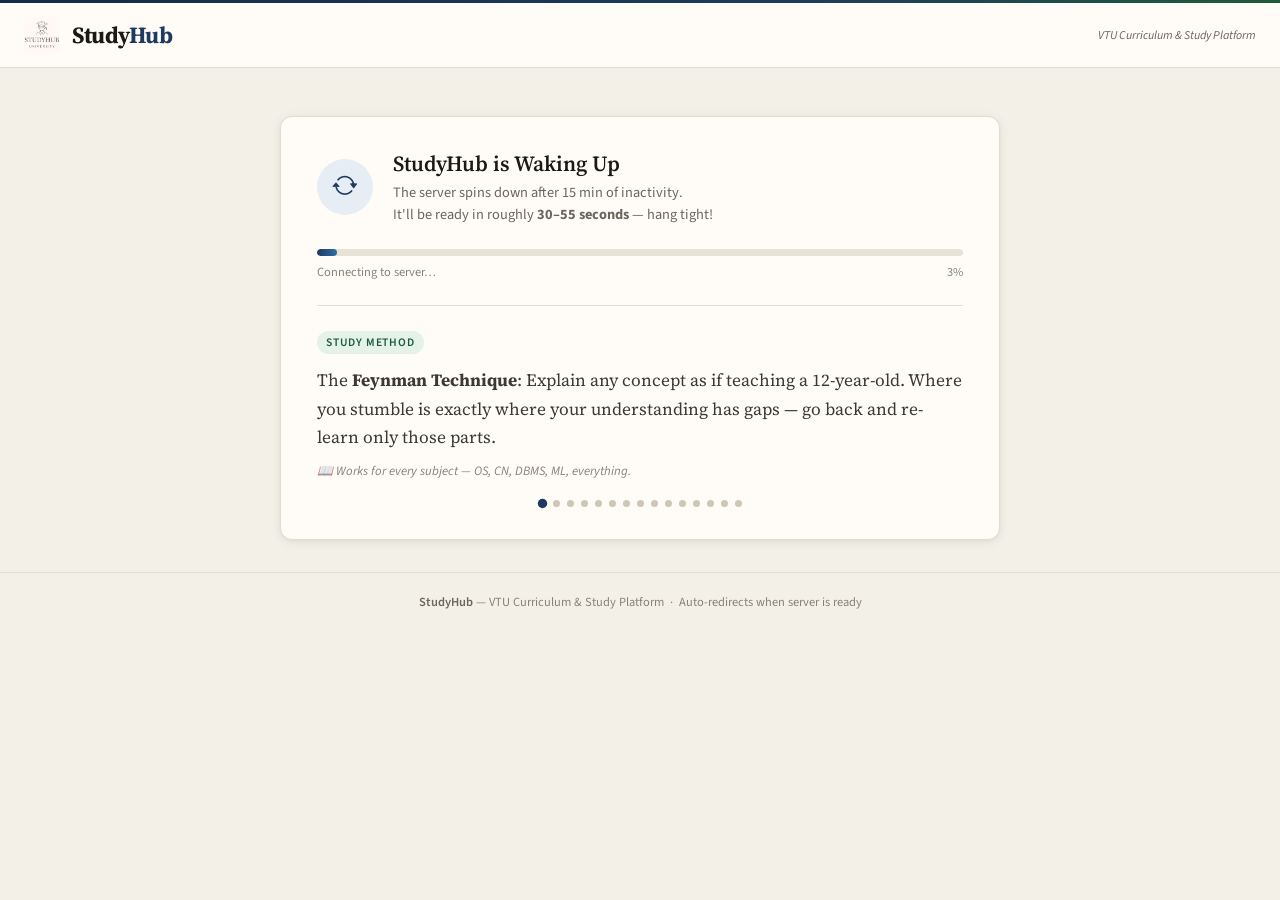
==== docs/index.html @ 7ff2d58f "wakeup loader for render sleep down" ====
﻿<!DOCTYPE html>
<html lang="en">
<head>
<meta charset="UTF-8">
<meta name="viewport" content="width=device-width, initial-scale=1.0">
<title>StudyHub — Starting Up…</title>
<link rel="preconnect" href="https://fonts.googleapis.com">
<link rel="preconnect" href="https://fonts.gstatic.com" crossorigin>
<link href="https://fonts.googleapis.com/css2?family=Source+Serif+4:ital,opsz,wght@0,8..60,300;0,8..60,400;0,8..60,600;0,8..60,700;1,8..60,400;1,8..60,600&family=Source+Sans+3:wght@300;400;500;600;700&display=swap" rel="stylesheet">
<link rel="stylesheet" href="https://cdn.jsdelivr.net/npm/bootstrap-icons@1.11.3/font/bootstrap-icons.min.css">
<style>
  :root {
    --paper:        #f3f0e8;
    --paper-deep:   #e7e2d6;
    --sheet:        #fffcf7;
    --ink:          #1c1915;
    --ink-soft:     #3d3832;
    --muted:        #6d655c;
    --faint:        #8a8176;
    --line:         #e3dcd0;
    --line-strong:  #cfc6b6;
    --navy:         #1e3a5f;
    --navy-deep:    #152a46;
    --navy-soft:    #e6edf4;
    --green:        #1d5c3a;
    --green-soft:   #e5f2ea;
    --amber:        #8a5a10;
    --amber-soft:   #f8f1df;
    --red:          #8b1a1a;
    --purple:       #5b2d8e;
    --purple-soft:  #f0ebf8;
    --serif:        "Source Serif 4", Georgia, serif;
    --sans:         "Source Sans 3", "Segoe UI", sans-serif;
  }
  *, *::before, *::after { box-sizing: border-box; margin: 0; padding: 0; }

  html, body {
    min-height: 100vh;
    background: var(--paper);
    font-family: var(--sans);
    color: var(--ink);
    overflow-x: hidden;
  }

  /* ── Top accent bar ── */
  .top-bar {
    height: 3px;
    background: linear-gradient(90deg, var(--navy-deep) 0%, var(--navy) 60%, var(--green) 100%);
  }

  /* ── Header / brand ── */
  .site-header {
    background: var(--sheet);
    border-bottom: 1px solid var(--line);
    padding: 14px 24px;
    display: flex;
    align-items: center;
    gap: 12px;
  }
  .site-header img.logo {
    height: 36px;
    width: auto;
  }
  .site-header .brand-name {
    font-family: var(--serif);
    font-size: 1.45rem;
    font-weight: 700;
    color: var(--ink);
    letter-spacing: -0.02em;
  }
  .site-header .brand-name span { color: var(--navy); }
  .site-header .brand-tagline {
    font-size: 0.75rem;
    color: var(--muted);
    margin-left: auto;
    font-style: italic;
  }

  /* ── Main layout ── */
  .main-wrap {
    max-width: 760px;
    margin: 48px auto 32px;
    padding: 0 20px;
    display: flex;
    flex-direction: column;
    gap: 20px;
  }

  /* ── Sheet card ── */
  .card-sheet {
    background: var(--sheet);
    border: 1px solid var(--line);
    border-radius: 12px;
    box-shadow: 0 2px 12px rgba(28,25,21,.07), 0 1px 3px rgba(28,25,21,.04);
    overflow: hidden;
  }
  .card-body { padding: 32px 36px; }

  /* ── Status section ── */
  .status-row {
    display: flex;
    align-items: center;
    gap: 20px;
    margin-bottom: 24px;
  }
  .status-icon-wrap {
    width: 56px; height: 56px;
    border-radius: 50%;
    background: var(--navy-soft);
    display: flex; align-items: center; justify-content: center;
    flex-shrink: 0;
    font-size: 1.6rem;
    color: var(--navy);
    transition: background .4s, color .4s;
  }
  .status-icon-wrap.ready {
    background: var(--green-soft);
    color: var(--green);
  }
  .status-icon-wrap i { display: block; }
  .spinning { animation: spin 1.2s linear infinite; }
  @keyframes spin { to { transform: rotate(360deg); } }

  .status-text h2 {
    font-family: var(--serif);
    font-size: 1.35rem;
    font-weight: 600;
    color: var(--ink);
    margin-bottom: 4px;
  }
  .status-text p {
    font-size: 0.9rem;
    color: var(--muted);
    line-height: 1.5;
  }

  /* ── Progress bar ── */
  .progress-wrap { margin-bottom: 10px; }
  .progress-track {
    height: 7px;
    background: var(--paper-deep);
    border-radius: 999px;
    overflow: hidden;
  }
  .progress-fill {
    height: 100%;
    width: 0%;
    background: linear-gradient(90deg, var(--navy), #2e6fa8);
    border-radius: 999px;
    transition: width .6s ease, background .5s;
  }
  .progress-fill.done { background: linear-gradient(90deg, var(--green), #2d8f5a); }
  .progress-label {
    font-size: 0.78rem;
    color: var(--faint);
    margin-top: 7px;
    display: flex;
    justify-content: space-between;
  }
  .progress-label .pulse { animation: fade-pulse 1.6s ease-in-out infinite; }
  @keyframes fade-pulse { 0%,100%{opacity:1} 50%{opacity:.45} }

  /* ── Divider ── */
  .divider {
    border: none;
    border-top: 1px solid var(--line);
    margin: 24px 0;
  }

  /* ── Flashcard ── */
  .flashcard-label {
    font-size: 0.72rem;
    font-weight: 600;
    letter-spacing: .07em;
    text-transform: uppercase;
    padding: 3px 9px;
    border-radius: 999px;
    display: inline-block;
    margin-bottom: 12px;
  }
  .fc-green  { background: var(--green-soft);  color: var(--green); }
  .fc-amber  { background: var(--amber-soft);  color: var(--amber); }
  .fc-navy   { background: var(--navy-soft);   color: var(--navy);  }
  .fc-purple { background: var(--purple-soft); color: var(--purple);}

  .flashcard-content {
    font-family: var(--serif);
    font-size: 1.08rem;
    line-height: 1.65;
    color: var(--ink-soft);
    min-height: 72px;
  }
  .flashcard-meta {
    font-size: 0.8rem;
    color: var(--faint);
    font-style: italic;
    margin-top: 10px;
  }

  .fc-transition { transition: opacity .35s ease; }
  .fc-hidden     { opacity: 0; }

  /* ── Dot nav ── */
  .dot-nav {
    display: flex;
    gap: 7px;
    margin-top: 20px;
    justify-content: center;
  }
  .dot {
    width: 7px; height: 7px;
    border-radius: 50%;
    background: var(--line-strong);
    transition: background .3s, transform .3s;
  }
  .dot.active {
    background: var(--navy);
    transform: scale(1.35);
  }

  /* ── Footer ── */
  .site-footer {
    text-align: center;
    font-size: 0.78rem;
    color: var(--faint);
    padding: 20px;
    border-top: 1px solid var(--line);
  }
  .site-footer strong { color: var(--muted); font-weight: 600; }

  /* ── Responsive ── */
  @media (max-width: 540px) {
    .card-body { padding: 22px 20px; }
    .status-text h2 { font-size: 1.1rem; }
    .site-header .brand-tagline { display: none; }
  }
</style>
</head>
<body>

<div class="top-bar"></div>

<header class="site-header">
  <img class="logo" src="[data-uri]" alt="StudyHub logo">
  <span class="brand-name">Study<span>Hub</span></span>
  <span class="brand-tagline">VTU Curriculum &amp; Study Platform</span>
</header>

<main class="main-wrap">

  <!-- Status + Progress card -->
  <div class="card-sheet">
    <div class="card-body">

      <div class="status-row">
        <div class="status-icon-wrap" id="statusIcon">
          <i class="bi bi-arrow-repeat spinning" id="statusIconInner"></i>
        </div>
        <div class="status-text">
          <h2 id="statusTitle">StudyHub is Waking Up</h2>
          <p id="statusSubtitle">The server spins down after 15 min of inactivity.<br>It'll be ready in roughly <strong>30–55 seconds</strong> — hang tight!</p>
        </div>
      </div>

      <div class="progress-wrap">
        <div class="progress-track">
          <div class="progress-fill" id="progressFill"></div>
        </div>
        <div class="progress-label">
          <span class="pulse" id="progressLabel">Connecting to server…</span>
          <span id="progressPct">0%</span>
        </div>
      </div>

      <hr class="divider">

      <!-- Flashcard while you wait -->
      <div>
        <span class="flashcard-label fc-transition" id="fcBadge"></span>
        <div class="flashcard-content fc-transition" id="fcContent"></div>
        <div class="flashcard-meta fc-transition" id="fcMeta"></div>
        <div class="dot-nav" id="dotNav"></div>
      </div>

    </div>
  </div>

</main>

<footer class="site-footer">
  <strong>StudyHub</strong> — VTU Curriculum &amp; Study Platform &nbsp;·&nbsp; Auto-redirects when server is ready
</footer>

<script>
// ─── CONFIG — edit this URL to your Render app ───────────────────────────────
const STUDYHUB_URL = 'https://studyhub-aiml-io.onrender.com/';
// ─────────────────────────────────────────────────────────────────────────────

const POLL_START_DELAY_MS  = 5000;
const POLL_INTERVAL_MS     = 3000;
const PROGRESS_DURATION_MS = 55000;

// ── Flashcard data ────────────────────────────────────────────────────────────
const CARDS = [
  {
    badge: 'Study Method', cls: 'fc-green',
    content: 'The <strong>Feynman Technique</strong>: Explain any concept as if teaching a 12-year-old. Where you stumble is exactly where your understanding has gaps — go back and re-learn only those parts.',
    meta: '📖 Works for every subject — OS, CN, DBMS, ML, everything.'
  },
  {
    badge: 'Exam Tip', cls: 'fc-amber',
    content: 'In VTU exams, always <strong>attempt the highest-mark questions first</strong>. Write definitions, state theorems, and draw diagrams even when in doubt — partial marks add up fast.',
    meta: '✏️ 5-mark and 10-mark questions carry the exam.'
  },
  {
    badge: 'Quick Concept', cls: 'fc-navy',
    content: '<strong>Big-O cheat sheet:</strong> O(1) constant · O(log n) binary search · O(n) linear scan · O(n log n) merge sort · O(n²) bubble/selection sort · O(2ⁿ) brute-force subset.',
    meta: '⚡ Know these cold — they appear in every DS&A question.'
  },
  {
    badge: 'Did You Know?', cls: 'fc-purple',
    content: 'The first real computer "bug" was a <strong>literal moth</strong> found trapped in a relay of Harvard\'s Mark II computer on September 9, 1947. Grace Hopper\'s team taped it into the log book.',
    meta: '🦋 The logbook entry reads: "First actual case of bug being found."'
  },
  {
    badge: 'Study Method', cls: 'fc-green',
    content: 'The <strong>Pomodoro Technique</strong>: 25 min of pure focused study → 5 min break. After 4 rounds, take a longer 20-30 min break. Beats marathon sessions that feel productive but retain little.',
    meta: '🍅 Named after a tomato-shaped kitchen timer.'
  },
  {
    badge: 'Quick Concept', cls: 'fc-navy',
    content: '<strong>OSI 7 Layers</strong> (top→bottom): Application · Presentation · Session · Transport · Network · Data Link · Physical. Mnemonic: <em>"All People Seem To Need Data Processing"</em>.',
    meta: '🌐 Layer 4 = TCP/UDP · Layer 3 = IP · Layer 2 = MAC'
  },
  {
    badge: 'Exam Tip', cls: 'fc-amber',
    content: '<strong>Always draw a diagram</strong> in VTU answers — architecture diagrams, flowcharts, ER diagrams, block diagrams. Examiners are explicitly instructed to award marks for relevant figures.',
    meta: '📐 Even a rough sketch earns you diagram marks.'
  },
  {
    badge: 'Did You Know?', cls: 'fc-purple',
    content: 'SQL was originally called <strong>SEQUEL</strong> — Structured English Query Language — developed by IBM in 1974. The name was shortened to SQL for trademark reasons.',
    meta: '🗄️ It remains the most-used data query language 50 years later.'
  },
  {
    badge: 'Quick Concept', cls: 'fc-navy',
    content: '<strong>AES encryption</strong> always works on 128-bit blocks, regardless of key size. Key lengths — 128, 192, or 256 bits — only affect the number of rounds (10, 12, or 14) not the block size.',
    meta: '🔐 Used everywhere: TLS, disk encryption, VPNs, messaging apps.'
  },
  {
    badge: 'Study Method', cls: 'fc-green',
    content: '<strong>Active Recall</strong> consistently outperforms re-reading or highlighting. Close your notes, then try to retrieve everything you just studied. Struggle = your brain forming stronger memory traces.',
    meta: '🧠 Combine with spaced repetition for maximum retention.'
  },
  {
    badge: 'Quick Concept', cls: 'fc-navy',
    content: '<strong>ML Overfitting fixes:</strong> L1 regularisation (Lasso, sparsifies weights) · L2 regularisation (Ridge, shrinks weights) · Dropout (randomly zero neurons during training) · More training data.',
    meta: '🤖 High train accuracy + low val accuracy = overfitting.'
  },
  {
    badge: 'Exam Tip', cls: 'fc-amber',
    content: 'VTU time management rule of thumb: <strong>~1.5 minutes per mark</strong>. A 10-mark answer gets ~15 min. Use the first 5 minutes of the exam to scan all questions and plan your attempt order.',
    meta: '⏱️ Never spend more than 20 min on any single question.'
  },
  {
    badge: 'Did You Know?', cls: 'fc-purple',
    content: 'Python is <strong>not</strong> named after the snake. Creator Guido van Rossum named it after the British comedy series <em>Monty Python\'s Flying Circus</em> — he wanted a short, unique name.',
    meta: '🐍 The snake logo came later and stuck ironically.'
  },
  {
    badge: 'Quick Concept', cls: 'fc-navy',
    content: '<strong>Deadlock requires all 4 conditions simultaneously:</strong> Mutual Exclusion · Hold &amp; Wait · No Preemption · Circular Wait. Break any one condition → deadlock impossible.',
    meta: '🔒 Banker\'s Algorithm prevents it; Detection + Recovery cures it.'
  },
  {
    badge: 'Study Method', cls: 'fc-green',
    content: '<strong>Study groups:</strong> Assign each member one topic to master and teach the rest. Teaching forces deeper processing than passive study. Rotate topics each session to cover everything.',
    meta: '👥 The "jigsaw" method — proven to boost exam scores significantly.'
  },
];

// ── State ─────────────────────────────────────────────────────────────────────
let currentCard = 0;
let serverReady  = false;
let cardTimer    = null;

// ── DOM refs ──────────────────────────────────────────────────────────────────
const progressFill  = document.getElementById('progressFill');
const progressLabel = document.getElementById('progressLabel');
const progressPct   = document.getElementById('progressPct');
const statusIcon    = document.getElementById('statusIcon');
const statusIconInner = document.getElementById('statusIconInner');
const statusTitle   = document.getElementById('statusTitle');
const statusSubtitle = document.getElementById('statusSubtitle');
const fcBadge       = document.getElementById('fcBadge');
const fcContent     = document.getElementById('fcContent');
const fcMeta        = document.getElementById('fcMeta');
const dotNav        = document.getElementById('dotNav');

// ── Progress labels ───────────────────────────────────────────────────────────
const PROGRESS_STAGES = [
  { pct: 0,   label: 'Connecting to server…'              },
  { pct: 15,  label: 'Server is waking up…'               },
  { pct: 30,  label: 'Allocating compute resources…'      },
  { pct: 50,  label: 'Booting Django application…'        },
  { pct: 70,  label: 'Loading database connections…'      },
  { pct: 85,  label: 'Almost there — finishing startup…'  },
  { pct: 95,  label: 'Server ready — verifying…'          },
];

// ── Build dot nav ─────────────────────────────────────────────────────────────
function buildDots() {
  dotNav.innerHTML = '';
  CARDS.forEach((_, i) => {
    const d = document.createElement('div');
    d.className = 'dot' + (i === 0 ? ' active' : '');
    d.addEventListener('click', () => goToCard(i));
    dotNav.appendChild(d);
  });
}

function updateDots() {
  document.querySelectorAll('.dot').forEach((d, i) => {
    d.classList.toggle('active', i === currentCard);
  });
}

// ── Render flashcard ──────────────────────────────────────────────────────────
function showCard(idx, fade = false) {
  const card = CARDS[idx];
  if (fade) {
    [fcBadge, fcContent, fcMeta].forEach(el => el.classList.add('fc-hidden'));
    setTimeout(() => {
      renderCard(card);
      [fcBadge, fcContent, fcMeta].forEach(el => el.classList.remove('fc-hidden'));
    }, 350);
  } else {
    renderCard(card);
  }
  updateDots();
}

function renderCard(card) {
  fcBadge.className   = 'flashcard-label fc-transition ' + card.cls;
  fcBadge.textContent = card.badge;
  fcContent.innerHTML = card.content;
  fcMeta.innerHTML    = card.meta;
}

function goToCard(idx) {
  currentCard = idx;
  showCard(idx, true);
  resetCardTimer();
}

function nextCard() {
  currentCard = (currentCard + 1) % CARDS.length;
  showCard(currentCard, true);
}

function resetCardTimer() {
  if (cardTimer) clearInterval(cardTimer);
  cardTimer = setInterval(nextCard, 8000);
}

// ── Progress bar animation ────────────────────────────────────────────────────
let progressStart = null;

function animateProgress(ts) {
  if (serverReady) return;
  if (!progressStart) progressStart = ts;
  const elapsed = ts - progressStart;
  const raw = Math.min((elapsed / PROGRESS_DURATION_MS) * 95, 95);

  progressFill.style.width = raw + '%';
  progressPct.textContent  = Math.round(raw) + '%';

  // Update label based on stage
  let currentLabel = PROGRESS_STAGES[0].label;
  for (const stage of PROGRESS_STAGES) {
    if (raw >= stage.pct) currentLabel = stage.label;
  }
  progressLabel.textContent = currentLabel;

  requestAnimationFrame(animateProgress);
}

// ── Server ready ──────────────────────────────────────────────────────────────
function onServerReady() {
  if (serverReady) return;
  serverReady = true;

  // Update progress
  progressFill.style.width = '100%';
  progressFill.classList.add('done');
  progressPct.textContent  = '100%';
  progressLabel.textContent = 'Server is ready!';
  progressLabel.classList.remove('pulse');

  // Update icon
  statusIcon.classList.add('ready');
  statusIconInner.className = 'bi bi-check-lg';

  // Update text
  statusTitle.textContent = 'All Set — Redirecting You Now!';
  statusSubtitle.innerHTML = 'StudyHub is up and running. Taking you there in a moment…';

  // Redirect after short pause
  setTimeout(() => {
    window.location.href = STUDYHUB_URL;
  }, 1400);
}

// ── Polling ───────────────────────────────────────────────────────────────────
async function checkBackend() {
  if (serverReady) return;
  try {
    await fetch(STUDYHUB_URL + '/?wake=1', {
      mode:   'no-cors',
      cache:  'no-store',
      signal: AbortSignal.timeout(5000)
    });
    // Opaque success = server responded = it's up
    onServerReady();
  } catch (e) {
    // Network error = still sleeping, retry next interval
  }
}

// ── Boot ──────────────────────────────────────────────────────────────────────
buildDots();
showCard(0);
resetCardTimer();
requestAnimationFrame(animateProgress);

setTimeout(() => {
  checkBackend();
  setInterval(checkBackend, POLL_INTERVAL_MS);
}, POLL_START_DELAY_MS);
</script>

</body>
</html>
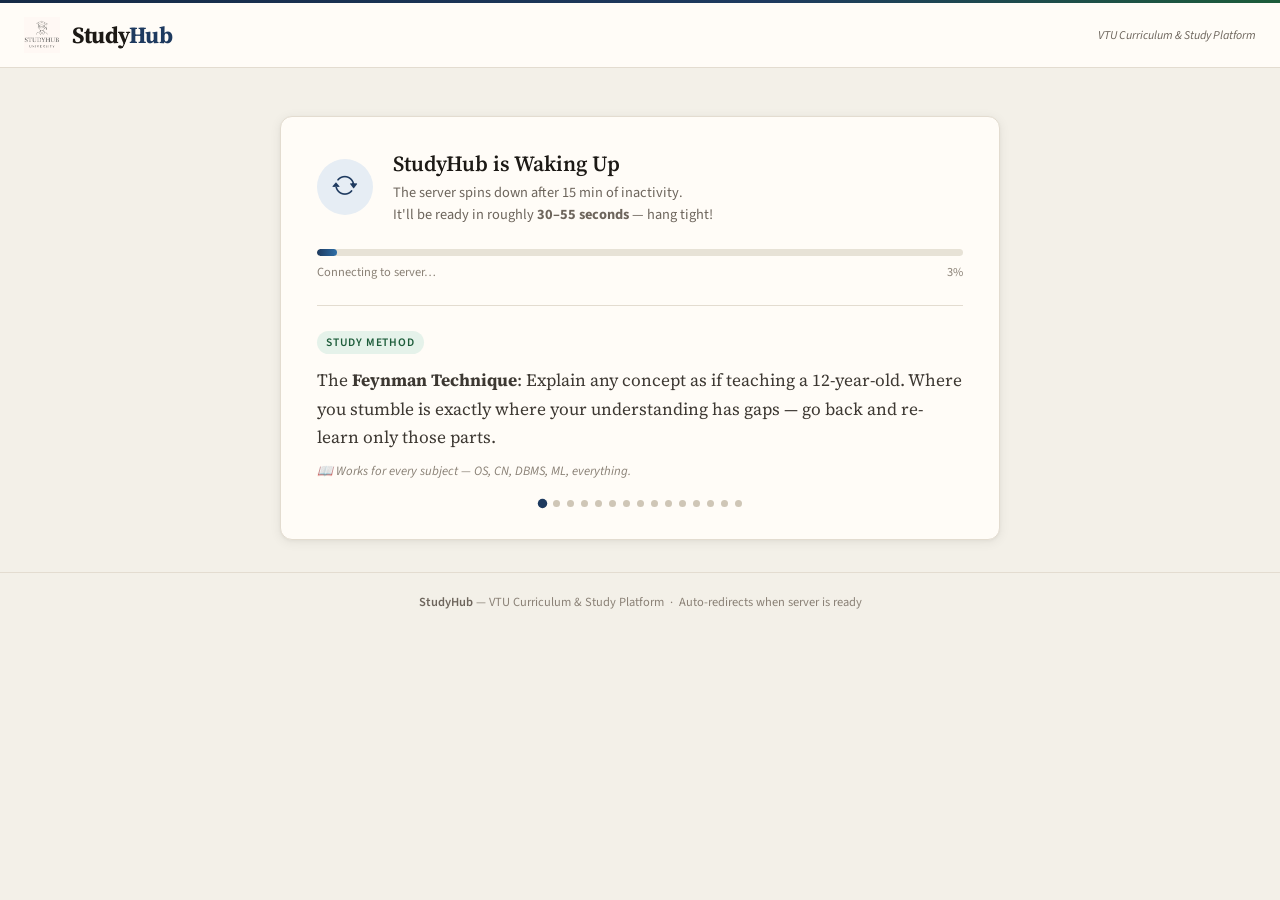
==== commit fdde6cd1: "gsc links verification" ====
--- a/docs/index.html
+++ b/docs/index.html
@@ -3,6 +3,7 @@
 <head>
 <meta charset="UTF-8">
 <meta name="viewport" content="width=device-width, initial-scale=1.0">
+<meta name="google-site-verification" content="-oL9wlva9KVxpuuwWQQaXgPxkH8SDAGg92wXfekbA6A" />
 <title>StudyHub — Starting Up…</title>
 <link rel="preconnect" href="https://fonts.googleapis.com">
 <link rel="preconnect" href="https://fonts.gstatic.com" crossorigin>
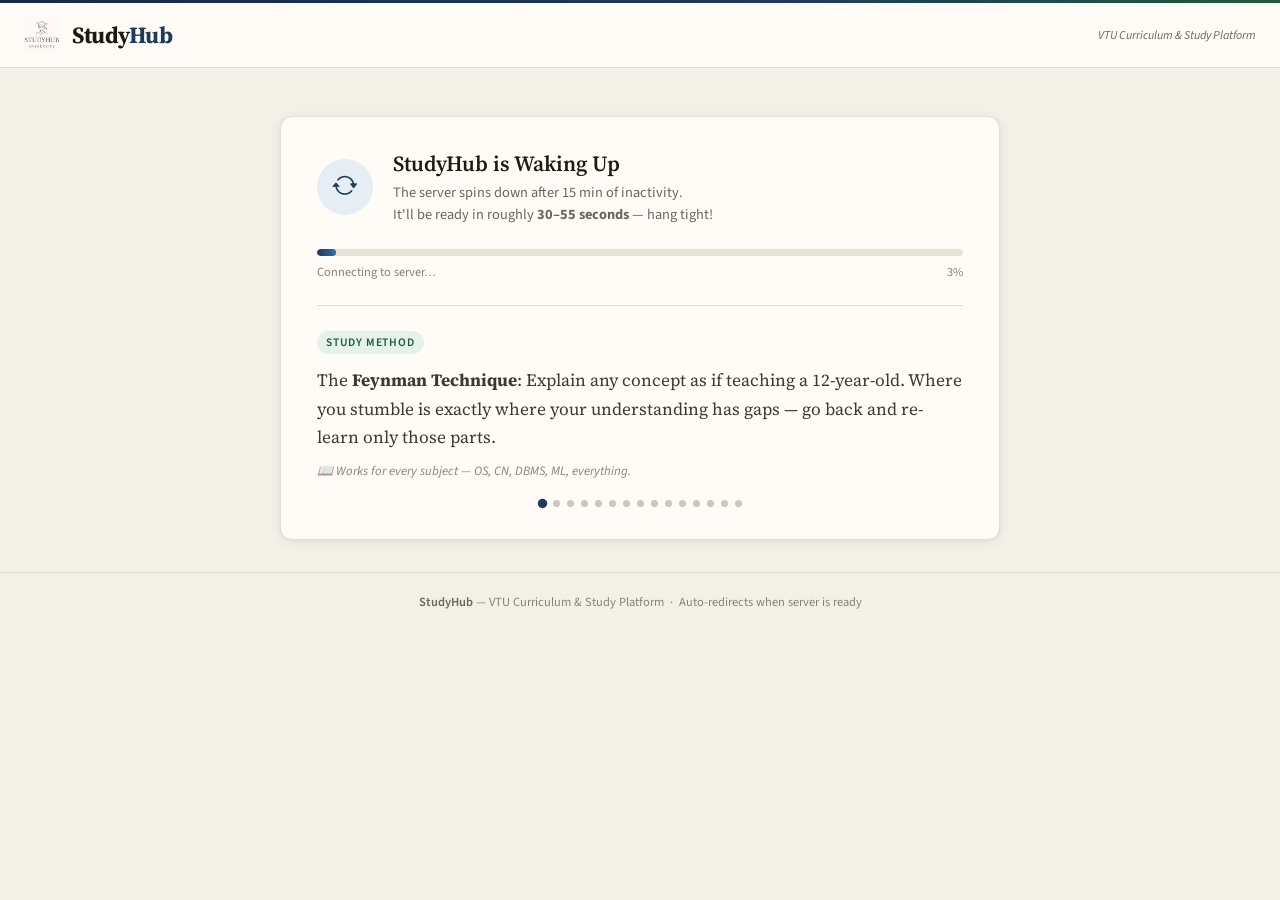
==== commit e9714b11: "add robots.txt, dynamic sitemap.xml, and gsc verification" ====
--- a/docs/index.html
+++ b/docs/index.html
@@ -3,6 +3,7 @@
 <head>
 <meta charset="UTF-8">
 <meta name="viewport" content="width=device-width, initial-scale=1.0">
+<meta name="robots" content="noindex, follow">
 <meta name="google-site-verification" content="-oL9wlva9KVxpuuwWQQaXgPxkH8SDAGg92wXfekbA6A" />
 <title>StudyHub — Starting Up…</title>
 <link rel="preconnect" href="https://fonts.googleapis.com">
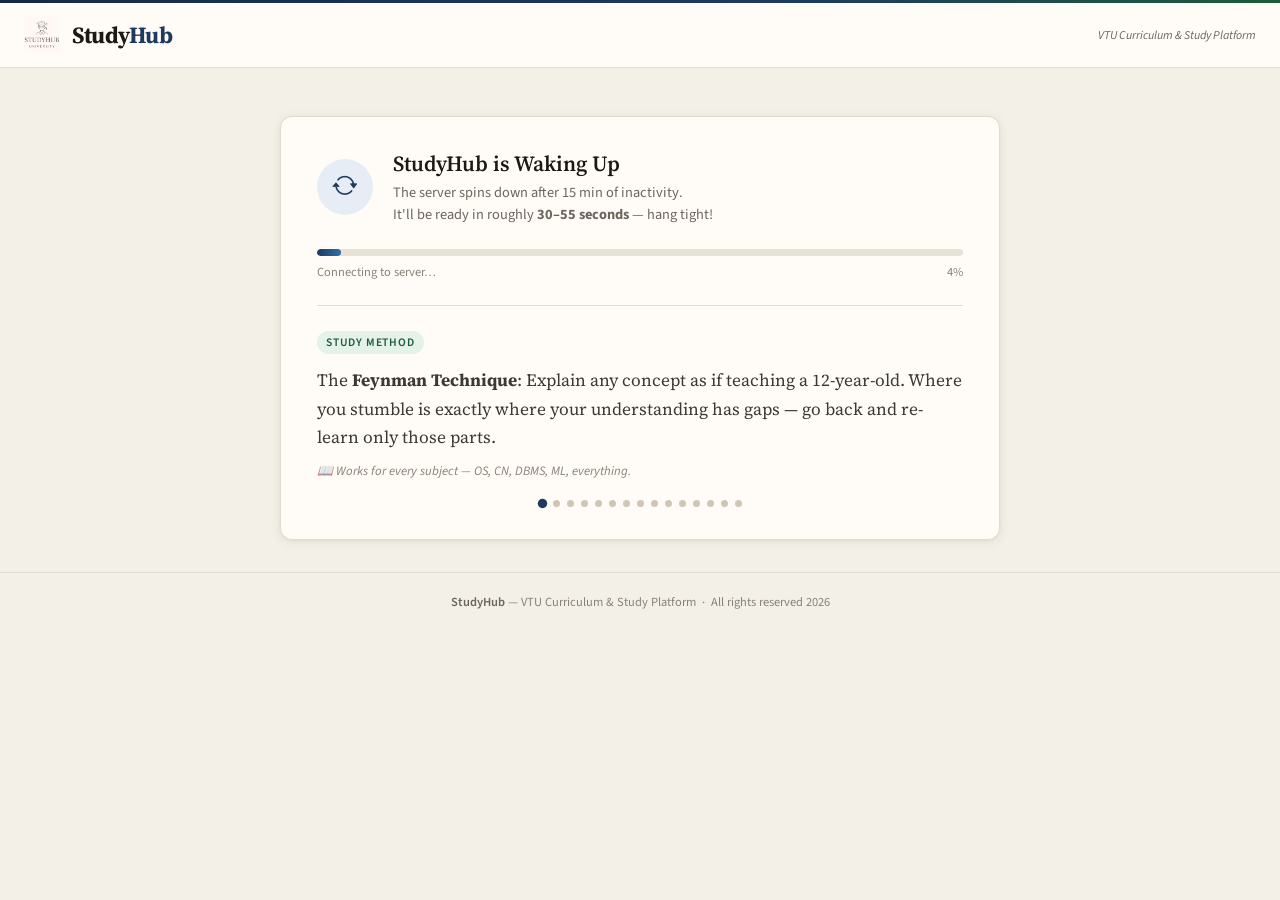
==== commit f0ca57ed: "added new 2025 scheme" ====
--- a/docs/index.html
+++ b/docs/index.html
@@ -290,7 +290,7 @@
 </main>
 
 <footer class="site-footer">
-  <strong>StudyHub</strong> — VTU Curriculum &amp; Study Platform &nbsp;·&nbsp; Auto-redirects when server is ready
+  <strong>StudyHub</strong> — VTU Curriculum &amp; Study Platform &nbsp;·&nbsp; All rights reserved 2026
 </footer>
 
 <script>
